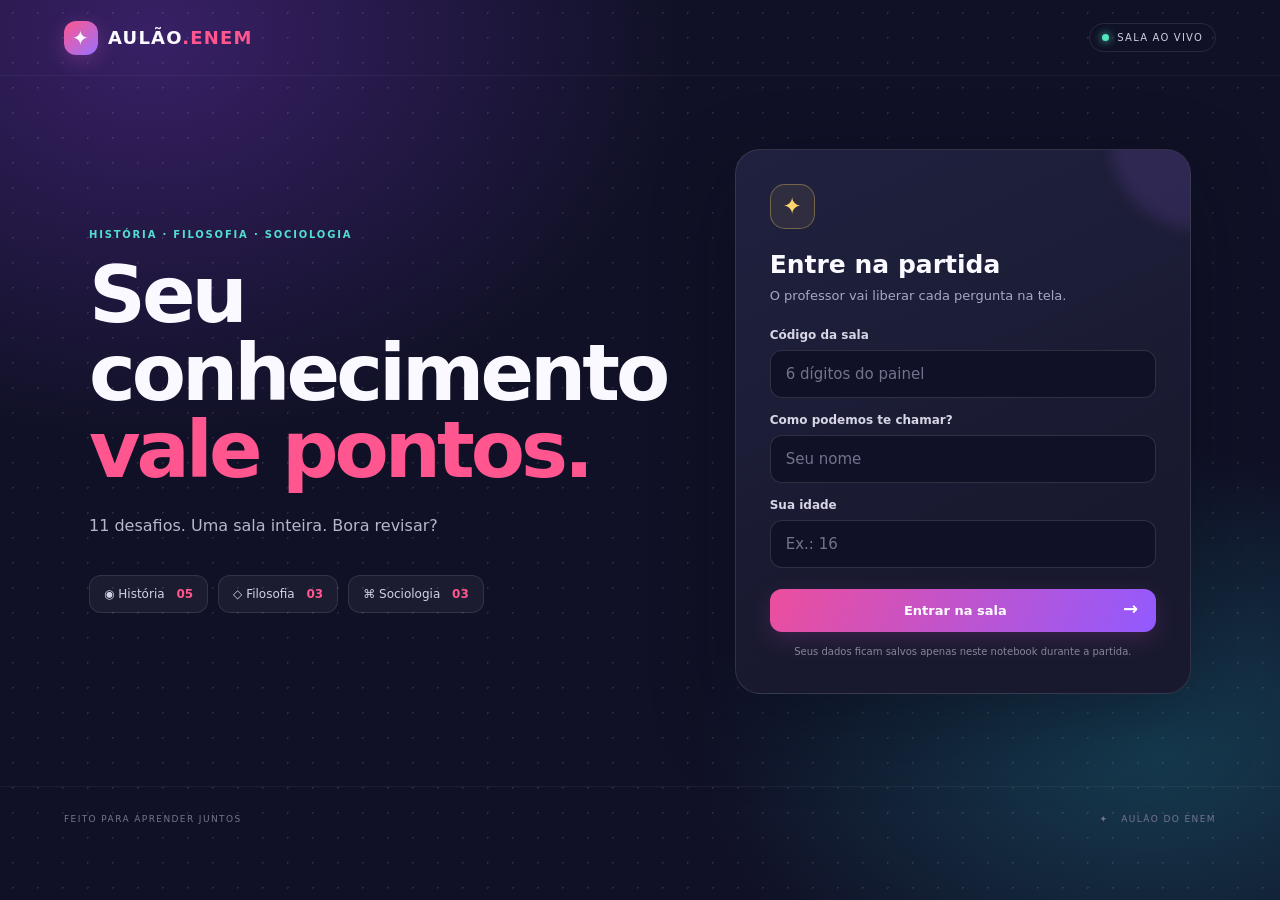
==== static/index.html @ e7b6e66e "Add quiz interface assets" ====
<!doctype html><html lang="pt-BR"><head><meta charset="utf-8"><meta name="viewport" content="width=device-width,initial-scale=1,viewport-fit=cover"><meta name="theme-color" content="#101126"><title>Aulão do ENEM • Sala de jogo</title><link rel="stylesheet" href="/static/style.css"></head><body class="student-page">
<header class="topbar"><a class="brand" href="/"><span class="brand-mark">✦</span><span>AULÃO<span class="brand-accent">.ENEM</span></span></a><span class="live-pill"><i></i> SALA AO VIVO</span></header>
<main id="app" class="shell">
  <section id="join" class="hero-card">
    <div class="hero-copy"><p class="eyebrow">HISTÓRIA · FILOSOFIA · SOCIOLOGIA</p><h1>Seu conhecimento<br><em>vale pontos.</em></h1><p class="subhead">11 desafios. Uma sala inteira. Bora revisar?</p>
      <div class="subject-row"><span>◉ História <b>05</b></span><span>◇ Filosofia <b>03</b></span><span>⌘ Sociologia <b>03</b></span></div>
    </div><div class="join-panel"><div class="panel-icon">✦</div><h2>Entre na partida</h2><p>O professor vai liberar cada pergunta na tela.</p><form id="joinForm"><label>Código da sala<input id="roomCodeInput" name="code" inputmode="numeric" pattern="[0-9]{6}" maxlength="6" placeholder="6 dígitos do painel" required></label><label>Como podemos te chamar?<input id="name" name="name" maxlength="48" placeholder="Seu nome" autocomplete="given-name" required></label><label>Sua idade<input id="age" name="age" type="number" min="5" max="100" inputmode="numeric" placeholder="Ex.: 16" required></label><button class="btn btn-primary" type="submit">Entrar na sala <span>→</span></button><small>Seus dados ficam salvos apenas neste notebook durante a partida.</small></form></div>
  </section>
  <section id="physicalMode" class="game-card hidden"><div class="wait-orbit">▤</div><p class="eyebrow">PARTIDA NA TV</p><h1>Hoje é dia de<br><em>jogar em equipe!</em></h1><p class="subhead">Acompanhe a questão na TV e levante a plaquinha com a alternativa que você escolher.</p><div class="tv-letters"><b>A</b><b>B</b><b>C</b><b>D</b><b>E</b></div></section>
  <section id="waiting" class="game-card hidden"><div class="wait-orbit">✦</div><p class="eyebrow">VOCÊ ESTÁ NA PARTIDA</p><h1>Segura essa<br><em>ansiedade, <span id="playerName"></span>.</em></h1><p id="waitText" class="subhead">O professor está preparando a primeira pergunta.</p><div class="room-code"><span>CÓDIGO DA SALA</span><strong id="roomCode">------</strong></div><div class="pulse-dots"><i></i><i></i><i></i></div></section>
  <section id="question" class="question-view hidden"><div class="question-head"><span id="questionSubject" class="tag">HISTÓRIA</span><span id="questionNum" class="q-counter">PERGUNTA 01 / 11</span><span id="timerText" class="timer">● AO VIVO</span></div><div class="question-card"><p id="questionTopic" class="eyebrow"></p><h1 id="prompt"></h1><div id="options" class="options"></div></div><div id="answerFeedback" class="feedback hidden"></div></section>
  <section id="done" class="game-card hidden"><div class="done-burst">✦</div><p class="eyebrow">MISSÃO CUMPRIDA</p><h1>Mandou <em>bem demais!</em></h1><p class="subhead">A partida terminou. Aguarde o professor mostrar o placar.</p><div class="my-score"><span>SEUS PONTOS</span><strong id="finalScore">0</strong><small id="finalAnswered">0 de 11 respondidas</small></div></section>
</main><footer class="footer"><span>FEITO PARA APRENDER JUNTOS</span><span>✦ &nbsp; AULÃO DO ENEM</span></footer><script src="/static/student.js"></script></body></html>
---- static/style.css ----
:root{--bg:#101126;--panel:#191a35;--panel2:#20213e;--white:#faf9ff;--muted:#a7a8c1;--pink:#ff568f;--purple:#9871ff;--cyan:#50dfd0;--yellow:#ffd66b;--line:#ffffff1a;--font:'DM Sans',system-ui,sans-serif;--display:'Space Grotesk',var(--font)}*{box-sizing:border-box}body{margin:0;min-height:100vh;background:radial-gradient(ellipse at 12% 4%,#382066 0,transparent 33%),radial-gradient(ellipse at 90% 83%,#163c50 0,transparent 28%),var(--bg);color:var(--white);font-family:var(--font)}body:before{content:'';position:fixed;inset:0;pointer-events:none;opacity:.11;background-image:radial-gradient(#fff 1px,transparent 1px);background-size:25px 25px}.topbar,.footer{height:76px;padding:0 clamp(20px,5vw,76px);display:flex;justify-content:space-between;align-items:center;border-bottom:1px solid #ffffff0c;position:relative}.brand{display:flex;gap:10px;align-items:center;color:var(--white);text-decoration:none;font:700 18px var(--display);letter-spacing:1.2px}.brand-mark{display:grid;place-items:center;border-radius:12px;width:34px;height:34px;background:linear-gradient(140deg,var(--pink),var(--purple));font-size:20px;box-shadow:0 5px 20px #c152b655}.brand-accent{color:var(--pink)}.live-pill{display:inline-flex;align-items:center;gap:8px;color:#cecee1;font-size:10px;letter-spacing:1.2px;border:1px solid var(--line);padding:8px 12px;border-radius:99px}.live-pill i{width:7px;height:7px;background:#54e5bd;border-radius:50%;box-shadow:0 0 9px #54e5bd;animation:pulse 1.8s infinite}.shell{max-width:1150px;margin:0 auto;padding:50px 24px 70px;position:relative}.hero-card{display:grid;grid-template-columns:1.12fr .88fr;gap:65px;align-items:center;min-height:590px}.hero-copy{padding:20px 0}.eyebrow{font-size:10px;letter-spacing:1.8px;font-weight:800;color:var(--cyan);margin:0 0 17px}.hero-copy h1,.game-card h1,.dash-heading h1,.login-card h1{font:600 clamp(48px,7vw,79px)/.98 var(--display);letter-spacing:-4px;margin:0}.hero-copy h1 em,.game-card h1 em,.dash-heading h1 em,.login-card h1 em{color:var(--pink);font-style:normal}.subhead{color:#b7b7ca;font-size:16px;line-height:1.6;margin:24px 0}.subject-row{display:flex;flex-wrap:wrap;gap:10px;margin-top:36px}.subject-row span{font-size:12px;color:#d4d3e5;background:#ffffff0c;border:1px solid var(--line);padding:11px 14px;border-radius:12px}.subject-row b{color:var(--pink);margin-left:8px}.join-panel,.login-card{background:linear-gradient(155deg,#20213f,#18192e 74%);border:1px solid #ffffff1c;border-radius:25px;padding:34px;box-shadow:0 28px 80px #08091966;position:relative;overflow:hidden}.join-panel:after,.login-card:after{content:'';position:absolute;width:180px;height:180px;right:-100px;top:-100px;border-radius:50%;background:#a36cff22;filter:blur(7px)}.panel-icon{font-size:23px;color:var(--yellow);width:45px;height:45px;display:grid;place-items:center;border:1px solid #ffd66b55;border-radius:15px;background:#ffd66b13;margin-bottom:21px}.join-panel h2,.players-card h2,.control-card h2,.results-card h2{font:600 25px var(--display);margin:0}.join-panel>p{font-size:13px;color:var(--muted);margin:9px 0 25px}label{display:block;font-size:12px;font-weight:700;color:#d7d6e5;margin:15px 0}input{display:block;width:100%;margin-top:8px;border:1px solid #ffffff21;background:#101126;color:white;border-radius:12px;padding:14px 15px;font:500 15px var(--font);outline:none}input:focus{border-color:var(--purple);box-shadow:0 0 0 3px #9871ff20}input::placeholder{color:#72738e}.btn{border:0;border-radius:12px;padding:14px 18px;color:white;cursor:pointer;font:700 13px var(--font);transition:transform .15s,filter .15s}.btn:hover{transform:translateY(-2px);filter:brightness(1.1)}.btn:disabled{opacity:.45;cursor:not-allowed;transform:none}.btn-primary{background:linear-gradient(115deg,#ec4e9d,#925aff);box-shadow:0 8px 23px #b849aa35}.join-panel .btn{width:100%;margin:6px 0 12px}.btn-primary span{float:right;font-size:18px;line-height:12px}.join-panel small{color:#85859e;font-size:10px;line-height:1.5;display:block;text-align:center}.footer{height:65px;border-top:1px solid #ffffff0c;border-bottom:0;color:#76768f;font-size:9px;letter-spacing:1.4px}.hidden{display:none!important}.game-card{max-width:760px;min-height:510px;margin:25px auto;text-align:center;display:flex;align-items:center;justify-content:center;flex-direction:column;background:#191a35d9;border:1px solid var(--line);border-radius:28px;padding:50px}.wait-orbit,.done-burst{font-size:38px;color:var(--yellow);margin-bottom:30px;animation:float 2.7s ease-in-out infinite}.game-card h1{font-size:clamp(44px,8vw,72px)}.game-card .subhead{max-width:460px}.room-code{display:flex;flex-direction:column;align-items:center;border:1px solid #ffffff1a;border-radius:16px;background:#ffffff08;padding:16px 28px;margin:18px auto}.room-code span{color:#9d9eb7;font-size:9px;letter-spacing:1.5px}.room-code strong{font:700 36px var(--display);letter-spacing:6px;color:var(--yellow);margin:4px 0}.room-code small{font-size:10px;color:#9d9eb7}.pulse-dots{display:flex;gap:7px;margin:18px}.pulse-dots i{width:7px;height:7px;background:var(--pink);border-radius:50%;animation:pulse 1.3s infinite}.pulse-dots i:nth-child(2){animation-delay:.2s}.pulse-dots i:nth-child(3){animation-delay:.4s}.question-view{max-width:940px;margin:10px auto}.question-head{display:flex;justify-content:space-between;align-items:center;margin-bottom:15px}.tag{display:inline-flex;border-radius:8px;padding:8px 10px;background:#9871ff20;color:#bba4ff;font-size:9px;letter-spacing:1px;font-weight:800}.q-counter,.timer{font-size:10px;color:#a3a4bd;letter-spacing:1.3px}.timer{color:#55e0bc}.question-card{background:linear-gradient(155deg,#1d1e3a,#17182e);border:1px solid var(--line);border-radius:22px;padding:32px}.question-card h1{font:600 clamp(20px,3vw,28px)/1.45 var(--font);white-space:pre-line;margin:0 0 25px}.question-card .eyebrow{color:var(--yellow)}.options{display:grid;grid-template-columns:1fr 1fr;gap:11px}.option{min-height:72px;border:1px solid #ffffff18;border-radius:14px;background:#ffffff08;color:#f1f0f8;text-align:left;padding:13px;display:flex;align-items:center;gap:12px;font:500 13px/1.4 var(--font);cursor:pointer}.option:hover{border-color:#b276ff;background:#9c65ff20}.option:disabled{cursor:default}.option .letter{flex:0 0 34px;height:34px;border-radius:10px;display:grid;place-items:center;background:#ffffff13;font:700 14px var(--display)}.option:nth-child(1) .letter{color:#ff779a}.option:nth-child(2) .letter{color:#72d9ff}.option:nth-child(3) .letter{color:#ffc966}.option:nth-child(4) .letter{color:#9bffcf}.option:nth-child(5) .letter{color:#bd9bff}.option.selected{border-color:var(--purple);background:#9871ff28}.feedback{text-align:center;padding:20px;margin-top:14px;border-radius:14px;background:#ffffff0b;color:#ddd;font-weight:700}.feedback.good{color:#68edbc;background:#59e0ac14}.feedback.bad{color:#ff8cab;background:#ff568f12}.my-score{display:grid;gap:3px;margin:18px auto;padding:17px 35px;border-radius:16px;background:#ffffff09;border:1px solid var(--line)}.my-score span,.my-score small{font-size:10px;color:#a7a8c1;letter-spacing:1.3px}.my-score strong{font:700 38px var(--display);color:var(--yellow)}
.teacher-title{font-size:10px;letter-spacing:1.5px;color:#b9b9cc;display:flex;gap:14px;align-items:center}.dashboard{max-width:1220px;margin:auto;padding:40px 24px 60px;position:relative;min-height:calc(100vh - 141px)}.login-card{max-width:480px;margin:65px auto;padding:39px}.login-card h1{font-size:55px}.login-card .subhead{font-size:13px}.login-card .btn{width:100%;margin-top:8px}.error{color:#ff7d9d;font-size:12px}.dash-heading{display:flex;align-items:center;justify-content:space-between;margin-bottom:28px}.dash-heading h1{font-size:46px;letter-spacing:-2px}.dash-heading .eyebrow{margin-bottom:10px}.btn-quiet{background:#ffffff0c;border:1px solid var(--line);color:#c2c2d4}.btn-secondary{background:linear-gradient(115deg,#28a992,#3474d3)}.dash-grid{display:grid;grid-template-columns:.92fr 1.08fr;gap:18px}.control-card,.players-card,.results-card{background:linear-gradient(150deg,#1c1d3a,#17182e);border:1px solid var(--line);border-radius:20px;padding:24px}.card-top{display:flex;justify-content:space-between;align-items:center;gap:15px}.card-top .eyebrow{margin:0 0 7px;font-size:9px}.control-card h2{font-size:21px}.count-badge{font:700 12px var(--font);color:var(--cyan);background:#50dfd01a;padding:5px 9px;border-radius:99px;vertical-align:middle;margin-left:6px}.control-card .live-pill{font-size:9px}.control-card .room-code{margin:22px 0 20px}.control-card .room-code strong{font-size:42px}.progress-label{display:flex;justify-content:space-between;color:#a8a9bf;font-size:9px;letter-spacing:1px;margin-bottom:9px}.progress-label b{color:white}.progress-track{height:6px;background:#ffffff13;border-radius:99px;overflow:hidden}.progress-track i{display:block;width:0;height:100%;background:linear-gradient(90deg,var(--pink),var(--purple),var(--cyan));border-radius:99px;transition:width .35s}.current-box{display:grid;gap:9px;margin:20px 0;padding:16px;background:#ffffff07;border:1px solid #ffffff0d;border-radius:13px}.current-box .tag{width:max-content}.current-box strong{font:600 14px/1.4 var(--font)}.current-box small{font-size:10px;color:#9293aa}.control-buttons{display:flex;gap:9px;flex-wrap:wrap}.control-buttons .btn{flex:1;min-width:170px}.players-card{min-height:480px}.players-card .card-top{margin-bottom:20px}.online-indicator{font-size:8px;color:#64dcb8;letter-spacing:.8px}.table-head,.player-row{display:grid;grid-template-columns:1fr 62px 55px 80px;gap:5px;align-items:center}.table-head{padding:0 12px 10px;border-bottom:1px solid var(--line);font-size:8px;letter-spacing:1px;color:#8c8da7}.table-head span:last-child,.player-row span:last-child{text-align:right}.player-list{max-height:410px;overflow-y:auto}.player-row{padding:12px;border-bottom:1px solid #ffffff0b;font-size:11px;color:#c6c6d6}.player-row .player-name{font-weight:700;color:white;display:flex;align-items:center;gap:8px}.avatar{width:27px;height:27px;border-radius:9px;display:grid;place-items:center;color:white;font-size:10px;background:linear-gradient(145deg,#7b62dc,#d252a0)}.player-row .points{font:700 12px var(--display);color:var(--yellow)}.empty-state{text-align:center;padding:75px 12px;color:#8c8da7;font-size:12px;line-height:1.6}.empty-state span{font-size:27px;color:var(--yellow)}.results-card{margin-top:19px}.results-card .card-top{margin-bottom:20px}.results-card h2{font-size:24px}.results-card h2 em{color:var(--yellow);font-style:normal}.podium{display:grid;grid-template-columns:repeat(3,1fr);gap:10px;margin:10px 0 24px}.podium-item{border:1px solid var(--line);background:#ffffff08;border-radius:14px;padding:17px 10px;text-align:center}.podium-item:first-child{border-color:#ffd66b88;background:#ffd66b11}.podium-item .medal{font-size:21px}.podium-item strong{display:block;font-size:13px;margin:8px 0 3px}.podium-item small{color:#a7a8c1;font-size:10px}.podium-item b{display:block;color:var(--yellow);font:700 17px var(--display);margin-top:9px}.question-results{display:grid;grid-template-columns:repeat(2,1fr);gap:9px}.result-q{padding:13px;border:1px solid #ffffff12;background:#ffffff05;border-radius:12px}.result-q span{display:block;font-size:10px;color:#a9a9bf}.result-q strong{display:block;font-size:11px;margin:5px 0}.result-q small{font-size:9px;color:#70e5c0}.privacy-note{text-align:center;color:#83849c;font-size:10px;margin:19px 0}.teacher-page .footer{height:65px}@keyframes pulse{0%,100%{opacity:.4;transform:scale(.82)}50%{opacity:1;transform:scale(1.1)}}@keyframes float{0%,100%{transform:translateY(0) rotate(-7deg)}50%{transform:translateY(-9px) rotate(7deg)}}
@media(max-width:800px){.hero-card{grid-template-columns:1fr;gap:10px;padding-top:8px}.hero-copy{padding:8px 0}.hero-copy h1{font-size:58px}.join-panel{max-width:540px;width:100%;margin:auto}.shell{padding-top:25px}.dash-grid{grid-template-columns:1fr}.players-card{min-height:300px}.player-list{max-height:350px}.dashboard{padding-top:25px}.dash-heading h1{font-size:36px}.question-card{padding:22px}.options{grid-template-columns:1fr}.question-head{gap:8px}.q-counter{font-size:8px}}@media(max-width:480px){.topbar{height:64px;padding:0 18px}.brand{font-size:15px}.live-pill{font-size:8px;padding:7px 9px}.shell{padding:22px 15px 45px}.hero-copy h1{font-size:51px;letter-spacing:-2.8px}.subject-row{gap:6px;margin-top:24px}.subject-row span{padding:9px;font-size:10px}.join-panel{padding:25px}.game-card{padding:30px 19px;min-height:440px}.game-card h1{letter-spacing:-2px}.question-card{padding:18px}.question-card h1{font-size:18px}.question-head{flex-wrap:wrap}.footer{padding:0 18px;font-size:8px}.teacher-title{font-size:8px;letter-spacing:.7px}.teacher-title .live-pill{display:none}.dashboard{padding:24px 14px 40px}.dash-heading{align-items:flex-start}.dash-heading h1{font-size:32px}.dash-heading .btn{font-size:10px;padding:11px}.control-card,.players-card,.results-card{padding:18px}.card-top{align-items:flex-start}.control-card .card-top{align-items:center}.question-results{grid-template-columns:1fr}.podium{gap:5px}.podium-item{padding:12px 5px}.podium-item strong{font-size:11px}.online-indicator{font-size:7px}.login-card{margin:45px auto;padding:28px}}
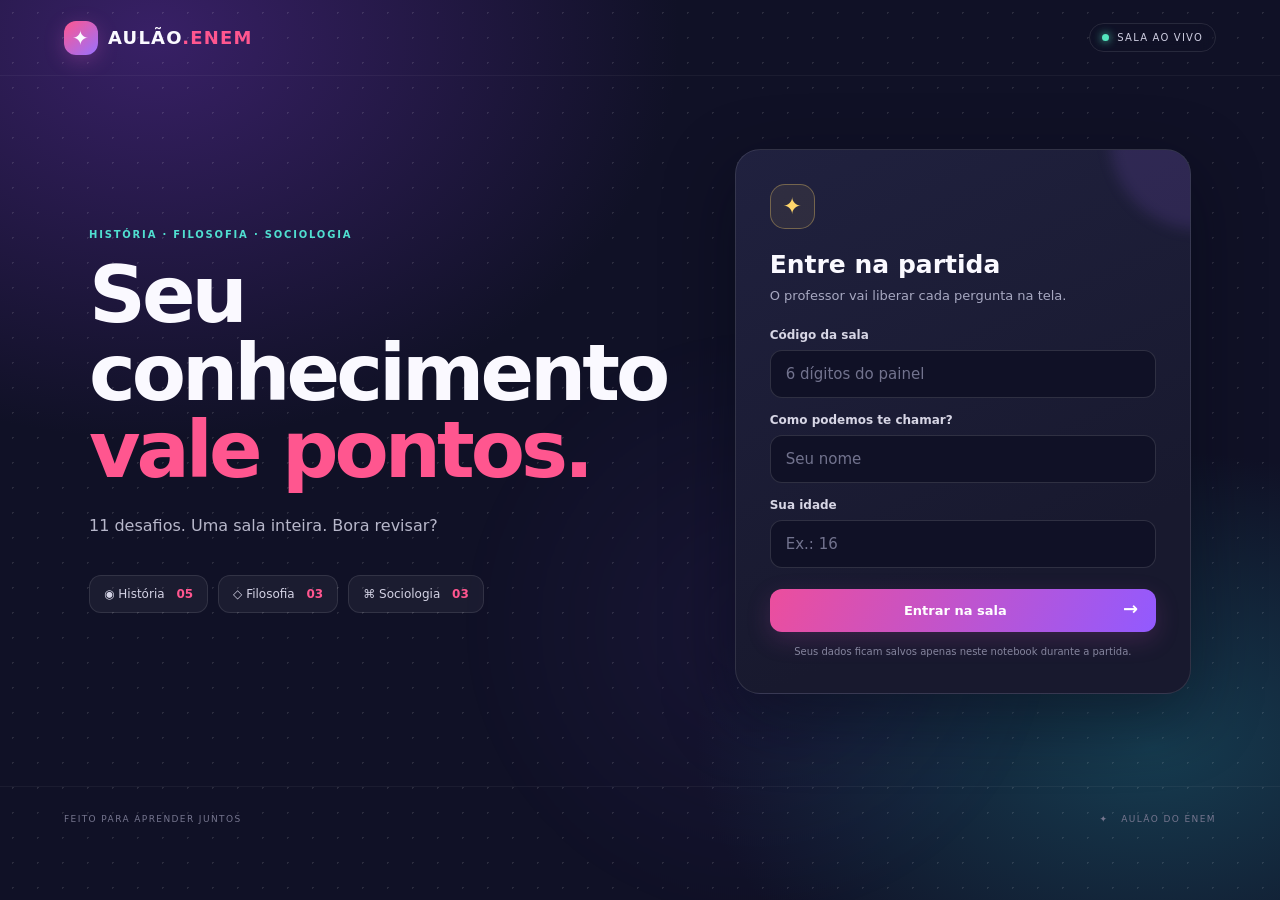
==== commit 683a3f20: "Polish teacher panel and monitor tablet focus" ====
--- a/static/index.html
+++ b/static/index.html
@@ -10,4 +10,4 @@
   <section id="waiting" class="game-card hidden"><div class="wait-orbit">✦</div><p class="eyebrow">VOCÊ ESTÁ NA PARTIDA</p><h1>Segura essa<br><em>ansiedade, <span id="playerName"></span>.</em></h1><p id="waitText" class="subhead">O professor está preparando a primeira pergunta.</p><div class="room-code"><span>CÓDIGO DA SALA</span><strong id="roomCode">------</strong></div><div class="pulse-dots"><i></i><i></i><i></i></div></section>
   <section id="question" class="question-view hidden"><div class="question-head"><span id="questionSubject" class="tag">HISTÓRIA</span><span id="questionNum" class="q-counter">PERGUNTA 01 / 11</span><span id="timerText" class="timer">● AO VIVO</span></div><div class="question-card"><p id="questionTopic" class="eyebrow"></p><h1 id="prompt"></h1><div id="options" class="options"></div></div><div id="answerFeedback" class="feedback hidden"></div></section>
   <section id="done" class="game-card hidden"><div class="done-burst">✦</div><p class="eyebrow">MISSÃO CUMPRIDA</p><h1>Mandou <em>bem demais!</em></h1><p class="subhead">A partida terminou. Aguarde o professor mostrar o placar.</p><div class="my-score"><span>SEUS PONTOS</span><strong id="finalScore">0</strong><small id="finalAnswered">0 de 11 respondidas</small></div></section>
-</main><footer class="footer"><span>FEITO PARA APRENDER JUNTOS</span><span>✦ &nbsp; AULÃO DO ENEM</span></footer><script src="/static/student.js"></script></body></html>
+<div id="focusNotice" class="focus-notice hidden" role="status" aria-live="polite">Você voltou ao jogo. Sua resposta continua salva.</div></main><footer class="footer"><span>FEITO PARA APRENDER JUNTOS</span><span>✦ &nbsp; AULÃO DO ENEM</span></footer><script src="/static/student.js"></script></body></html>
--- a/static/style.css
+++ b/static/style.css
@@ -1,3 +1,100 @@
 :root{--bg:#101126;--panel:#191a35;--panel2:#20213e;--white:#faf9ff;--muted:#a7a8c1;--pink:#ff568f;--purple:#9871ff;--cyan:#50dfd0;--yellow:#ffd66b;--line:#ffffff1a;--font:'DM Sans',system-ui,sans-serif;--display:'Space Grotesk',var(--font)}*{box-sizing:border-box}body{margin:0;min-height:100vh;background:radial-gradient(ellipse at 12% 4%,#382066 0,transparent 33%),radial-gradient(ellipse at 90% 83%,#163c50 0,transparent 28%),var(--bg);color:var(--white);font-family:var(--font)}body:before{content:'';position:fixed;inset:0;pointer-events:none;opacity:.11;background-image:radial-gradient(#fff 1px,transparent 1px);background-size:25px 25px}.topbar,.footer{height:76px;padding:0 clamp(20px,5vw,76px);display:flex;justify-content:space-between;align-items:center;border-bottom:1px solid #ffffff0c;position:relative}.brand{display:flex;gap:10px;align-items:center;color:var(--white);text-decoration:none;font:700 18px var(--display);letter-spacing:1.2px}.brand-mark{display:grid;place-items:center;border-radius:12px;width:34px;height:34px;background:linear-gradient(140deg,var(--pink),var(--purple));font-size:20px;box-shadow:0 5px 20px #c152b655}.brand-accent{color:var(--pink)}.live-pill{display:inline-flex;align-items:center;gap:8px;color:#cecee1;font-size:10px;letter-spacing:1.2px;border:1px solid var(--line);padding:8px 12px;border-radius:99px}.live-pill i{width:7px;height:7px;background:#54e5bd;border-radius:50%;box-shadow:0 0 9px #54e5bd;animation:pulse 1.8s infinite}.shell{max-width:1150px;margin:0 auto;padding:50px 24px 70px;position:relative}.hero-card{display:grid;grid-template-columns:1.12fr .88fr;gap:65px;align-items:center;min-height:590px}.hero-copy{padding:20px 0}.eyebrow{font-size:10px;letter-spacing:1.8px;font-weight:800;color:var(--cyan);margin:0 0 17px}.hero-copy h1,.game-card h1,.dash-heading h1,.login-card h1{font:600 clamp(48px,7vw,79px)/.98 var(--display);letter-spacing:-4px;margin:0}.hero-copy h1 em,.game-card h1 em,.dash-heading h1 em,.login-card h1 em{color:var(--pink);font-style:normal}.subhead{color:#b7b7ca;font-size:16px;line-height:1.6;margin:24px 0}.subject-row{display:flex;flex-wrap:wrap;gap:10px;margin-top:36px}.subject-row span{font-size:12px;color:#d4d3e5;background:#ffffff0c;border:1px solid var(--line);padding:11px 14px;border-radius:12px}.subject-row b{color:var(--pink);margin-left:8px}.join-panel,.login-card{background:linear-gradient(155deg,#20213f,#18192e 74%);border:1px solid #ffffff1c;border-radius:25px;padding:34px;box-shadow:0 28px 80px #08091966;position:relative;overflow:hidden}.join-panel:after,.login-card:after{content:'';position:absolute;width:180px;height:180px;right:-100px;top:-100px;border-radius:50%;background:#a36cff22;filter:blur(7px)}.panel-icon{font-size:23px;color:var(--yellow);width:45px;height:45px;display:grid;place-items:center;border:1px solid #ffd66b55;border-radius:15px;background:#ffd66b13;margin-bottom:21px}.join-panel h2,.players-card h2,.control-card h2,.results-card h2{font:600 25px var(--display);margin:0}.join-panel>p{font-size:13px;color:var(--muted);margin:9px 0 25px}label{display:block;font-size:12px;font-weight:700;color:#d7d6e5;margin:15px 0}input{display:block;width:100%;margin-top:8px;border:1px solid #ffffff21;background:#101126;color:white;border-radius:12px;padding:14px 15px;font:500 15px var(--font);outline:none}input:focus{border-color:var(--purple);box-shadow:0 0 0 3px #9871ff20}input::placeholder{color:#72738e}.btn{border:0;border-radius:12px;padding:14px 18px;color:white;cursor:pointer;font:700 13px var(--font);transition:transform .15s,filter .15s}.btn:hover{transform:translateY(-2px);filter:brightness(1.1)}.btn:disabled{opacity:.45;cursor:not-allowed;transform:none}.btn-primary{background:linear-gradient(115deg,#ec4e9d,#925aff);box-shadow:0 8px 23px #b849aa35}.join-panel .btn{width:100%;margin:6px 0 12px}.btn-primary span{float:right;font-size:18px;line-height:12px}.join-panel small{color:#85859e;font-size:10px;line-height:1.5;display:block;text-align:center}.footer{height:65px;border-top:1px solid #ffffff0c;border-bottom:0;color:#76768f;font-size:9px;letter-spacing:1.4px}.hidden{display:none!important}.game-card{max-width:760px;min-height:510px;margin:25px auto;text-align:center;display:flex;align-items:center;justify-content:center;flex-direction:column;background:#191a35d9;border:1px solid var(--line);border-radius:28px;padding:50px}.wait-orbit,.done-burst{font-size:38px;color:var(--yellow);margin-bottom:30px;animation:float 2.7s ease-in-out infinite}.game-card h1{font-size:clamp(44px,8vw,72px)}.game-card .subhead{max-width:460px}.room-code{display:flex;flex-direction:column;align-items:center;border:1px solid #ffffff1a;border-radius:16px;background:#ffffff08;padding:16px 28px;margin:18px auto}.room-code span{color:#9d9eb7;font-size:9px;letter-spacing:1.5px}.room-code strong{font:700 36px var(--display);letter-spacing:6px;color:var(--yellow);margin:4px 0}.room-code small{font-size:10px;color:#9d9eb7}.pulse-dots{display:flex;gap:7px;margin:18px}.pulse-dots i{width:7px;height:7px;background:var(--pink);border-radius:50%;animation:pulse 1.3s infinite}.pulse-dots i:nth-child(2){animation-delay:.2s}.pulse-dots i:nth-child(3){animation-delay:.4s}.question-view{max-width:940px;margin:10px auto}.question-head{display:flex;justify-content:space-between;align-items:center;margin-bottom:15px}.tag{display:inline-flex;border-radius:8px;padding:8px 10px;background:#9871ff20;color:#bba4ff;font-size:9px;letter-spacing:1px;font-weight:800}.q-counter,.timer{font-size:10px;color:#a3a4bd;letter-spacing:1.3px}.timer{color:#55e0bc}.question-card{background:linear-gradient(155deg,#1d1e3a,#17182e);border:1px solid var(--line);border-radius:22px;padding:32px}.question-card h1{font:600 clamp(20px,3vw,28px)/1.45 var(--font);white-space:pre-line;margin:0 0 25px}.question-card .eyebrow{color:var(--yellow)}.options{display:grid;grid-template-columns:1fr 1fr;gap:11px}.option{min-height:72px;border:1px solid #ffffff18;border-radius:14px;background:#ffffff08;color:#f1f0f8;text-align:left;padding:13px;display:flex;align-items:center;gap:12px;font:500 13px/1.4 var(--font);cursor:pointer}.option:hover{border-color:#b276ff;background:#9c65ff20}.option:disabled{cursor:default}.option .letter{flex:0 0 34px;height:34px;border-radius:10px;display:grid;place-items:center;background:#ffffff13;font:700 14px var(--display)}.option:nth-child(1) .letter{color:#ff779a}.option:nth-child(2) .letter{color:#72d9ff}.option:nth-child(3) .letter{color:#ffc966}.option:nth-child(4) .letter{color:#9bffcf}.option:nth-child(5) .letter{color:#bd9bff}.option.selected{border-color:var(--purple);background:#9871ff28}.feedback{text-align:center;padding:20px;margin-top:14px;border-radius:14px;background:#ffffff0b;color:#ddd;font-weight:700}.feedback.good{color:#68edbc;background:#59e0ac14}.feedback.bad{color:#ff8cab;background:#ff568f12}.my-score{display:grid;gap:3px;margin:18px auto;padding:17px 35px;border-radius:16px;background:#ffffff09;border:1px solid var(--line)}.my-score span,.my-score small{font-size:10px;color:#a7a8c1;letter-spacing:1.3px}.my-score strong{font:700 38px var(--display);color:var(--yellow)}
 .teacher-title{font-size:10px;letter-spacing:1.5px;color:#b9b9cc;display:flex;gap:14px;align-items:center}.dashboard{max-width:1220px;margin:auto;padding:40px 24px 60px;position:relative;min-height:calc(100vh - 141px)}.login-card{max-width:480px;margin:65px auto;padding:39px}.login-card h1{font-size:55px}.login-card .subhead{font-size:13px}.login-card .btn{width:100%;margin-top:8px}.error{color:#ff7d9d;font-size:12px}.dash-heading{display:flex;align-items:center;justify-content:space-between;margin-bottom:28px}.dash-heading h1{font-size:46px;letter-spacing:-2px}.dash-heading .eyebrow{margin-bottom:10px}.btn-quiet{background:#ffffff0c;border:1px solid var(--line);color:#c2c2d4}.btn-secondary{background:linear-gradient(115deg,#28a992,#3474d3)}.dash-grid{display:grid;grid-template-columns:.92fr 1.08fr;gap:18px}.control-card,.players-card,.results-card{background:linear-gradient(150deg,#1c1d3a,#17182e);border:1px solid var(--line);border-radius:20px;padding:24px}.card-top{display:flex;justify-content:space-between;align-items:center;gap:15px}.card-top .eyebrow{margin:0 0 7px;font-size:9px}.control-card h2{font-size:21px}.count-badge{font:700 12px var(--font);color:var(--cyan);background:#50dfd01a;padding:5px 9px;border-radius:99px;vertical-align:middle;margin-left:6px}.control-card .live-pill{font-size:9px}.control-card .room-code{margin:22px 0 20px}.control-card .room-code strong{font-size:42px}.progress-label{display:flex;justify-content:space-between;color:#a8a9bf;font-size:9px;letter-spacing:1px;margin-bottom:9px}.progress-label b{color:white}.progress-track{height:6px;background:#ffffff13;border-radius:99px;overflow:hidden}.progress-track i{display:block;width:0;height:100%;background:linear-gradient(90deg,var(--pink),var(--purple),var(--cyan));border-radius:99px;transition:width .35s}.current-box{display:grid;gap:9px;margin:20px 0;padding:16px;background:#ffffff07;border:1px solid #ffffff0d;border-radius:13px}.current-box .tag{width:max-content}.current-box strong{font:600 14px/1.4 var(--font)}.current-box small{font-size:10px;color:#9293aa}.control-buttons{display:flex;gap:9px;flex-wrap:wrap}.control-buttons .btn{flex:1;min-width:170px}.players-card{min-height:480px}.players-card .card-top{margin-bottom:20px}.online-indicator{font-size:8px;color:#64dcb8;letter-spacing:.8px}.table-head,.player-row{display:grid;grid-template-columns:1fr 62px 55px 80px;gap:5px;align-items:center}.table-head{padding:0 12px 10px;border-bottom:1px solid var(--line);font-size:8px;letter-spacing:1px;color:#8c8da7}.table-head span:last-child,.player-row span:last-child{text-align:right}.player-list{max-height:410px;overflow-y:auto}.player-row{padding:12px;border-bottom:1px solid #ffffff0b;font-size:11px;color:#c6c6d6}.player-row .player-name{font-weight:700;color:white;display:flex;align-items:center;gap:8px}.avatar{width:27px;height:27px;border-radius:9px;display:grid;place-items:center;color:white;font-size:10px;background:linear-gradient(145deg,#7b62dc,#d252a0)}.player-row .points{font:700 12px var(--display);color:var(--yellow)}.empty-state{text-align:center;padding:75px 12px;color:#8c8da7;font-size:12px;line-height:1.6}.empty-state span{font-size:27px;color:var(--yellow)}.results-card{margin-top:19px}.results-card .card-top{margin-bottom:20px}.results-card h2{font-size:24px}.results-card h2 em{color:var(--yellow);font-style:normal}.podium{display:grid;grid-template-columns:repeat(3,1fr);gap:10px;margin:10px 0 24px}.podium-item{border:1px solid var(--line);background:#ffffff08;border-radius:14px;padding:17px 10px;text-align:center}.podium-item:first-child{border-color:#ffd66b88;background:#ffd66b11}.podium-item .medal{font-size:21px}.podium-item strong{display:block;font-size:13px;margin:8px 0 3px}.podium-item small{color:#a7a8c1;font-size:10px}.podium-item b{display:block;color:var(--yellow);font:700 17px var(--display);margin-top:9px}.question-results{display:grid;grid-template-columns:repeat(2,1fr);gap:9px}.result-q{padding:13px;border:1px solid #ffffff12;background:#ffffff05;border-radius:12px}.result-q span{display:block;font-size:10px;color:#a9a9bf}.result-q strong{display:block;font-size:11px;margin:5px 0}.result-q small{font-size:9px;color:#70e5c0}.privacy-note{text-align:center;color:#83849c;font-size:10px;margin:19px 0}.teacher-page .footer{height:65px}@keyframes pulse{0%,100%{opacity:.4;transform:scale(.82)}50%{opacity:1;transform:scale(1.1)}}@keyframes float{0%,100%{transform:translateY(0) rotate(-7deg)}50%{transform:translateY(-9px) rotate(7deg)}}
 @media(max-width:800px){.hero-card{grid-template-columns:1fr;gap:10px;padding-top:8px}.hero-copy{padding:8px 0}.hero-copy h1{font-size:58px}.join-panel{max-width:540px;width:100%;margin:auto}.shell{padding-top:25px}.dash-grid{grid-template-columns:1fr}.players-card{min-height:300px}.player-list{max-height:350px}.dashboard{padding-top:25px}.dash-heading h1{font-size:36px}.question-card{padding:22px}.options{grid-template-columns:1fr}.question-head{gap:8px}.q-counter{font-size:8px}}@media(max-width:480px){.topbar{height:64px;padding:0 18px}.brand{font-size:15px}.live-pill{font-size:8px;padding:7px 9px}.shell{padding:22px 15px 45px}.hero-copy h1{font-size:51px;letter-spacing:-2.8px}.subject-row{gap:6px;margin-top:24px}.subject-row span{padding:9px;font-size:10px}.join-panel{padding:25px}.game-card{padding:30px 19px;min-height:440px}.game-card h1{letter-spacing:-2px}.question-card{padding:18px}.question-card h1{font-size:18px}.question-head{flex-wrap:wrap}.footer{padding:0 18px;font-size:8px}.teacher-title{font-size:8px;letter-spacing:.7px}.teacher-title .live-pill{display:none}.dashboard{padding:24px 14px 40px}.dash-heading{align-items:flex-start}.dash-heading h1{font-size:32px}.dash-heading .btn{font-size:10px;padding:11px}.control-card,.players-card,.results-card{padding:18px}.card-top{align-items:flex-start}.control-card .card-top{align-items:center}.question-results{grid-template-columns:1fr}.podium{gap:5px}.podium-item{padding:12px 5px}.podium-item strong{font-size:11px}.online-indicator{font-size:7px}.login-card{margin:45px auto;padding:28px}}
+/* Visual refinements: richer depth, clearer hierarchy, and gentle motion. */
+:root{--panel:#1b1c39;--panel2:#242546;--glass:#ffffff09;--glow:0 22px 70px #05061270}
+body:after{content:"";position:fixed;z-index:-1;width:min(50vw,620px);height:min(50vw,620px);left:35%;top:35%;border-radius:50%;background:radial-gradient(circle,#824eff12,transparent 68%);filter:blur(12px);animation:ambient-drift 16s ease-in-out infinite alternate}
+.brand-mark{transition:transform .35s cubic-bezier(.2,.8,.2,1),box-shadow .35s}.brand:hover .brand-mark{transform:rotate(-10deg) scale(1.08);box-shadow:0 8px 30px #e252a770}
+.join-panel,.login-card,.control-card,.players-card,.results-card,.game-card,.question-card{box-shadow:var(--glow);backdrop-filter:blur(16px);transition:border-color .25s,transform .25s,box-shadow .25s}
+.join-panel:hover,.login-card:hover,.control-card:hover,.players-card:hover,.results-card:hover{border-color:#ffffff30;box-shadow:0 26px 90px #05061280}
+.dash-heading{padding:21px 25px;margin:0 0 20px;border:1px solid #ffffff12;border-radius:20px;background:linear-gradient(105deg,#ffffff0b,#ffffff03);box-shadow:0 15px 45px #05061238}
+.dash-heading h1{font-size:clamp(34px,4vw,48px)}.dash-caption{margin:8px 0 0;color:#a9aac0;font-size:12px}
+.dash-actions{display:flex;align-items:center;justify-content:flex-end;gap:8px;flex-wrap:wrap}.dash-actions .btn{white-space:nowrap;text-decoration:none}.dash-actions .btn span{color:var(--cyan)}
+.dash-grid{align-items:start}.control-card,.players-card{position:relative;overflow:hidden}.control-card:before,.players-card:before{content:"";position:absolute;pointer-events:none;inset:0 0 auto;height:2px;background:linear-gradient(90deg,transparent,var(--purple),var(--cyan),transparent);opacity:.6}
+.mode-option,.btn{transition:transform .18s ease,filter .18s ease,box-shadow .18s ease,border-color .18s ease}.mode-option:hover:not(:disabled){transform:translateY(-2px);border-color:#b99aff88;box-shadow:0 8px 24px #08081955}
+.btn-primary:hover{box-shadow:0 12px 32px #bd48ad55}.btn-secondary:hover{box-shadow:0 12px 32px #2daea055}
+.room-code{position:relative;overflow:hidden;background:linear-gradient(125deg,#ffd66b14,#ffffff06 55%,#9871ff12);border-color:#ffd66b38}.room-code strong{text-shadow:0 0 22px #ffd66b55;letter-spacing:9px}
+.progress-track{height:9px;background:#080a1d99;border:1px solid #ffffff0b}.progress-track i{box-shadow:0 0 14px #be62ff88}
+.current-box{position:relative;overflow:hidden;background:linear-gradient(110deg,#9871ff12,#50dfd008 55%,#ffffff03);border-color:#9871ff26}.current-box:after{content:"";position:absolute;left:0;top:0;bottom:0;width:3px;background:linear-gradient(var(--pink),var(--purple),var(--cyan));border-radius:3px}
+.option{position:relative;overflow:hidden;transition:transform .18s,border-color .18s,background .18s,box-shadow .18s}.option:before{content:"";position:absolute;inset:0 auto 0 0;width:3px;background:transparent;transition:background .18s}.option:hover{transform:translateY(-2px);box-shadow:0 10px 25px #08081966}.option:hover:before{background:var(--purple)}.option .letter{transition:transform .2s,background .2s}.option:hover .letter{transform:scale(1.08);background:#9871ff2d}
+.player-tools{display:flex;align-items:center;gap:9px;margin:0 0 14px}.search-box{display:flex;align-items:center;gap:7px;flex:1;margin:0;padding:0 12px;border:1px solid #ffffff17;border-radius:12px;background:#10112699;color:#aeb0cb;font-size:20px}.search-box:focus-within{border-color:#9871ff99;box-shadow:0 0 0 3px #9871ff1b}.search-box input{margin:0;border:0;background:transparent;padding:11px 0;font-size:12px;box-shadow:none}.search-box input:focus{box-shadow:none}.player-tools .btn{padding:12px 14px;white-space:nowrap}.player-tools .btn:disabled{opacity:.36}
+.player-row{animation:row-enter .3s ease both}.player-row:hover{background:#ffffff07}.avatar{box-shadow:0 4px 12px #090a1b88}.shortcut-hint{display:flex;align-items:center;justify-content:center;gap:8px;flex-wrap:wrap;color:#85869f;font-size:9px;margin:14px 0 0}.shortcut-hint kbd{padding:3px 7px;border:1px solid #ffffff25;border-radius:6px;background:#ffffff0c;color:#e4e3f2;font:700 10px var(--font);box-shadow:0 2px 0 #ffffff1a}
+.podium-item{position:relative;overflow:hidden;transition:transform .2s,border-color .2s}.podium-item:hover{transform:translateY(-3px);border-color:#9871ff77}.podium-item:first-child:after{content:"";position:absolute;width:120px;height:120px;right:-60px;top:-60px;border-radius:50%;background:#ffd66b13;filter:blur(8px)}
+.result-q{transition:background .2s,border-color .2s,transform .2s}.result-q:hover{background:#9871ff12;border-color:#9871ff55;transform:translateY(-2px)}
+.tv-option{position:relative;overflow:hidden}.tv-option:not(.correct):hover{border-color:#9871ff70;background:#9871ff14}.tv-option.correct{animation:answer-reveal .55s cubic-bezier(.16,1,.3,1) both}.correct-mark{animation:mark-pop .4s cubic-bezier(.2,.9,.2,1.6) both}
+.live-pill{backdrop-filter:blur(10px)}
+@keyframes ambient-drift{from{transform:translate(-7%,-4%) scale(.88)}to{transform:translate(12%,8%) scale(1.13)}}@keyframes row-enter{from{opacity:0;transform:translateY(5px)}to{opacity:1;transform:translateY(0)}}@keyframes answer-reveal{from{opacity:.55;transform:scale(.97);box-shadow:0 0 0 #37c99a00}to{opacity:1;transform:scale(1.012);box-shadow:0 0 25px #37c99a18}}@keyframes mark-pop{from{opacity:0;transform:scale(.35) rotate(-25deg)}to{opacity:1;transform:scale(1) rotate(0)}}
+@media(max-width:800px){.dash-heading{padding:19px}.dash-actions{justify-content:flex-start;margin-top:16px}.player-tools{align-items:stretch}.player-tools .btn{font-size:10px;padding:11px}.dash-caption{max-width:460px}}
+@media(max-width:520px){.dash-heading{display:block}.dash-actions{gap:6px}.dash-actions .btn{flex:1;text-align:center;padding:11px 8px;font-size:10px}.dash-caption{font-size:11px}.player-tools{flex-direction:column}.player-tools .btn{width:100%}.search-box input{font-size:13px}.shortcut-hint{font-size:8px}.room-code strong{letter-spacing:6px}}
+
+/* Gabarito e justificativa visíveis somente no painel autenticado do professor. */
+.teacher-answer{position:relative;overflow:hidden;margin:0 0 18px;padding:18px;border:1px solid #50dfd044;border-radius:16px;background:linear-gradient(145deg,#50dfd012,#9871ff0c 65%,#ffffff04);box-shadow:0 14px 35px #08091955;animation:answer-panel-in .35s ease both}
+.teacher-answer:before{content:"";position:absolute;inset:0 auto 0 0;width:3px;background:linear-gradient(var(--cyan),#50dfd044)}
+.teacher-answer-heading{display:flex;justify-content:space-between;align-items:center;gap:8px;margin-bottom:12px;color:#8fdecf;font-size:8px;font-weight:800;letter-spacing:1.05px}
+.teacher-answer-heading b{padding:6px 9px;border:1px solid #50dfd044;border-radius:99px;background:#50dfd014;color:#75f0bf;font-size:9px;white-space:nowrap}
+.teacher-prompt{margin:0 0 13px;color:#f2f0fb;font-size:12px;line-height:1.65;white-space:pre-line}
+.teacher-options{display:grid;gap:7px}
+.teacher-option{display:flex;align-items:center;gap:10px;min-height:42px;padding:9px 11px;border:1px solid #ffffff10;border-radius:10px;background:#ffffff05;color:#c8c8da;font-size:10px;line-height:1.45}
+.teacher-option-letter{display:grid;flex:0 0 26px;height:26px;place-items:center;border-radius:8px;background:#ffffff0d;color:#d2c6ff;font:700 11px var(--display)}
+.teacher-option>span:nth-child(2){flex:1}
+.teacher-option.is-correct{border-color:#50dfd066;background:linear-gradient(100deg,#50dfd01c,#50dfd007);color:#effff9;box-shadow:inset 0 0 20px #50dfd007}
+.teacher-option.is-correct .teacher-option-letter{background:#50dfd025;color:#75f0bf}
+.teacher-option.is-correct>b{color:#75f0bf;font-size:8px;letter-spacing:.7px;white-space:nowrap}
+.teacher-explanation{margin-top:12px;padding:11px 12px;border:1px solid #9871ff24;border-radius:10px;background:#9871ff0c}
+.teacher-explanation strong{color:#c0adff;font-size:9px;letter-spacing:.3px}
+.teacher-explanation p{margin:5px 0 0;color:#bcbcd0;font-size:10px;line-height:1.55}
+@keyframes answer-panel-in{from{opacity:0;transform:translateY(7px)}to{opacity:1;transform:translateY(0)}}
+@media(max-width:520px){.teacher-answer{padding:14px}.teacher-answer-heading{align-items:flex-start;flex-direction:column}.teacher-option{align-items:flex-start}.teacher-option.is-correct>b{font-size:7px}}
+
+/* Painel do professor: hierarquia enxuta e monitoramento discreto. */
+.teacher-page .dashboard{max-width:1260px;padding:22px 22px 38px}
+.teacher-page .dash-heading{margin-bottom:14px;padding:15px 19px;border-radius:16px;box-shadow:none}
+.teacher-page .dash-heading h1{font-size:clamp(30px,3.4vw,40px);letter-spacing:-1.8px}
+.teacher-page .dash-heading .eyebrow{margin-bottom:7px}
+.teacher-page .dash-caption{font-size:11px;margin-top:5px}
+.teacher-page .dash-actions{gap:6px}
+.teacher-page .dash-actions .btn{padding:10px 12px;font-size:11px}
+.teacher-page .dash-grid{grid-template-columns:minmax(0,.95fr) minmax(0,1.05fr);gap:13px}
+.teacher-page .control-card,.teacher-page .players-card,.teacher-page .results-card{padding:18px;border-radius:16px;box-shadow:0 12px 36px #07081748;backdrop-filter:none}
+.teacher-page .card-top{gap:8px}
+.teacher-page .players-card{min-height:0}
+.teacher-page .players-card .card-top{margin-bottom:13px}
+.teacher-page .control-card h2,.teacher-page .players-card h2{font-size:18px}
+.teacher-page .mode-block{margin:13px 0 10px;padding:12px;border-radius:12px;background:#ffffff04}
+.teacher-page .mode-option{padding:9px 7px;font-size:10px}
+.teacher-page .mode-help{margin:7px 0;font-size:9px}
+.teacher-page .tv-link{padding-top:8px;font-size:10px}
+.teacher-page .local-access{margin-top:9px;padding-top:8px}
+.teacher-page .local-access summary{cursor:pointer;list-style:none;color:#9697ae;font-size:8px;letter-spacing:1px}
+.teacher-page .local-access summary::-webkit-details-marker{display:none}
+.teacher-page .local-access summary:after{content:"＋";float:right;color:var(--cyan);font-size:11px}
+.teacher-page .local-access[open] summary:after{content:"−"}
+.teacher-page .local-access>div{grid-template-columns:48px 1fr;gap:6px;margin-top:8px}
+.teacher-page .local-access code{font-size:9px}
+.teacher-page .local-access small{font-size:8px}
+.teacher-page .control-card .room-code{margin:13px 0 14px;padding:12px 20px;border-radius:13px}
+.teacher-page .control-card .room-code strong{font-size:34px}
+.teacher-page .progress-wrap{margin:11px 0}
+.teacher-page .progress-track{height:6px}
+.teacher-page .current-box{gap:6px;margin:12px 0;padding:12px;border-radius:11px}
+.teacher-page .current-box strong{font-size:12px}
+.teacher-page .current-box small{font-size:9px}
+.teacher-page .control-buttons{gap:7px}
+.teacher-page .control-buttons .btn{min-width:130px;padding:11px 13px;font-size:11px}
+.teacher-page .shortcut-hint{margin-top:9px;font-size:8px}
+.teacher-page .player-tools{margin-bottom:10px}
+.teacher-page .player-list{max-height:380px}
+.teacher-page .table-head,.teacher-page .player-row{grid-template-columns:minmax(0,1fr) 42px 43px 43px 65px;gap:4px}
+.teacher-page .table-head{padding:0 8px 8px;font-size:7px;letter-spacing:.7px}
+.teacher-page .player-row{padding:9px 8px;font-size:10px}
+.teacher-page .player-row .player-name{gap:6px;min-width:0;overflow:hidden;text-overflow:ellipsis;white-space:nowrap}
+.teacher-page .avatar{width:22px;height:22px;flex-basis:22px;font-size:9px}
+.teacher-page .focus-count{text-align:center;color:#74758e;font-size:9px;font-weight:700}
+.teacher-page .focus-count.has-focus{color:#ffb66f}
+.teacher-page .player-row .points{font-size:11px}
+.teacher-page .empty-state{padding:48px 10px;font-size:10px}
+.teacher-page .privacy-note{font-size:9px;margin:12px 0}
+.teacher-page .footer{height:48px}
+.focus-notice{position:fixed;z-index:100;left:50%;bottom:18px;transform:translateX(-50%);width:min(520px,calc(100vw - 28px));padding:11px 15px;border:1px solid #9871ff55;border-radius:12px;background:#191a35f2;color:#e8e4fb;box-shadow:0 14px 40px #05061299;text-align:center;font-size:11px;animation:answer-panel-in .2s ease both}
+@media(max-width:760px){.teacher-page .dashboard{padding:16px 13px 30px}.teacher-page .dash-heading{padding:14px}.teacher-page .dash-grid{grid-template-columns:1fr}.teacher-page .control-card,.teacher-page .players-card{padding:15px}.teacher-page .player-list{max-height:300px}}
+@media(max-width:520px){.teacher-page .dash-heading h1{font-size:30px}.teacher-page .dash-actions{display:grid;grid-template-columns:1fr 1fr;margin-top:12px}.teacher-page .dash-actions .btn{font-size:10px}.teacher-page .mode-switch{grid-template-columns:1fr 1fr}.teacher-page .table-head,.teacher-page .player-row{grid-template-columns:minmax(0,1fr) 34px 37px 38px 53px}.teacher-page .avatar{display:none}.teacher-page .player-row{padding:8px 5px;font-size:9px}}
